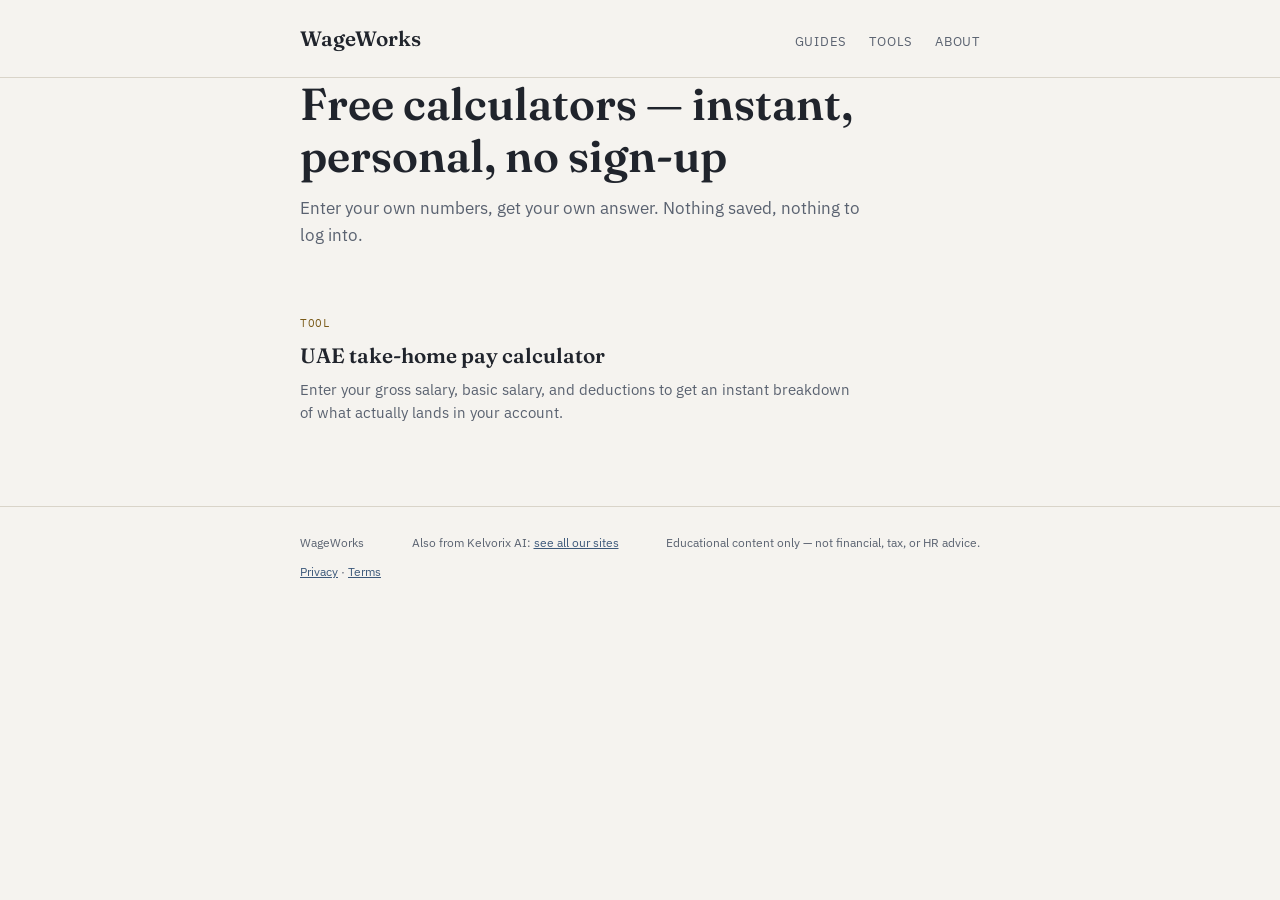
==== tools/index.html @ a61814ee "Create index.html" ====
<!doctype html>
<html lang="en">
<head>
<script async src="https://pagead2.googlesyndication.com/pagead/js/adsbygoogle.js?client=ca-pub-6051499531677717" crossorigin="anonymous"></script>
<meta charset="utf-8">
<meta name="viewport" content="width=device-width, initial-scale=1">
<title>Free UAE Salary Calculators & Tools | WageWorks</title>
<meta name="description" content="Free calculators for UAE salary and take-home pay — instant, personal, no sign-up.">
<link rel="canonical" href="https://kelvorixai.github.io/wageworks/tools/">
<link rel="preconnect" href="https://fonts.googleapis.com">
<link rel="preconnect" href="https://fonts.gstatic.com" crossorigin>
<link href="https://fonts.googleapis.com/css2?family=Fraunces:opsz,wght@9..144,500;9..144,600&family=IBM+Plex+Sans:wght@400;500;600&family=IBM+Plex+Mono:wght@400;500&display=swap" rel="stylesheet">
<link rel="stylesheet" href="../style.css">
</head>
<body>

<header class="site">
  <div class="wrap">
    <a class="brand" href="../index.html">WageWorks</a>
    <nav class="site">
      <a href="../index.html">Guides</a>
      <a href="index.html">Tools</a>
      <a href="../about.html">About</a>
    </nav>
  </div>
</header>

<main class="wrap">
  <div class="hero">
    <h1>Free calculators — instant, personal, no sign-up</h1>
    <p>Enter your own numbers, get your own answer. Nothing saved, nothing to log into.</p>
  </div>

  <div class="post-list">
    <div class="post-card">
      <span class="tag">Tool</span>
      <a class="title" href="take-home-pay-calculator.html">UAE take-home pay calculator</a>
      <p>Enter your gross salary, basic salary, and deductions to get an instant breakdown of what actually lands in your account.</p>
    </div>
  </div>
</main>

<footer class="site">
  <div class="wrap">
    <span>WageWorks</span>
    <span>Also from Kelvorix AI: <a href="https://kelvorixai.github.io/">see all our sites</a></span>
    <span>Educational content only — not financial, tax, or HR advice.</span>
    <span><a href="../privacy.html">Privacy</a> · <a href="../terms.html">Terms</a></span>
  </div>
</footer>

</body>
</html>
---- style.css ----
:root{
  --ink:#20242c;
  --ink-soft:#5a6270;
  --paper:#f5f3ef;
  --paper-raised:#ece7dd;
  --ochre:#96701f;
  --ochre-strong:#7a5a18;
  --navy:#2d4159;
  --navy-soft:#3d597a;
  --line:#d9d4c9;
  --line-soft:#e6e2d8;
}
@media (prefers-color-scheme: dark){
  :root{
    --ink:#e8e6e0;
    --ink-soft:#a8adb8;
    --paper:#14171d;
    --paper-raised:#1c212b;
    --ochre:#e0ab55;
    --ochre-strong:#f0c078;
    --navy:#8fb0d9;
    --navy-soft:#7ba2d0;
    --line:#2c3038;
    --line-soft:#22262e;
  }
}
*{box-sizing:border-box;}
html{ text-size-adjust:100%; }
body{
  margin:0;
  background:var(--paper);
  color:var(--ink);
  font-family:"IBM Plex Sans", ui-sans-serif, system-ui, sans-serif;
  line-height:1.6;
}
a{ color:var(--navy-soft); }
h1,h2,h3{ font-family:"Fraunces", Georgia, serif; font-weight:600; text-wrap:balance; line-height:1.15; }
.wrap{ max-width:720px; margin:0 auto; padding:0 20px; }

header.site{ border-bottom:1px solid var(--line); padding-block:22px; }
header.site .wrap{ display:flex; align-items:baseline; justify-content:space-between; flex-wrap:wrap; gap:10px; }
.brand{ font-family:"Fraunces", serif; font-weight:600; font-size:1.3rem; text-decoration:none; color:var(--ink); }
nav.site a{ font-size:13px; text-transform:uppercase; letter-spacing:.06em; color:var(--ink-soft); text-decoration:none; margin-left:18px; }
nav.site a:hover{ color:var(--navy-soft); }

main{ padding-block:48px; }

.hero h1{ font-size:clamp(2rem,5vw,2.8rem); margin:0 0 14px; }
.hero p{ color:var(--ink-soft); max-width:58ch; font-size:1.05rem; margin:0; }

.post-list{ margin-top:44px; display:flex; flex-direction:column; }
.post-card{ padding-block:22px; border-top:1px solid var(--line-soft); display:flex; flex-direction:column; gap:6px; }
.post-card:first-child{ border-top:none; }
.post-card .tag{ font-family:"IBM Plex Mono", monospace; font-size:11px; text-transform:uppercase; letter-spacing:.06em; color:var(--ochre-strong); }
.post-card a.title{ font-family:"Fraunces", serif; font-size:1.3rem; font-weight:600; color:var(--ink); text-decoration:none; }
.post-card a.title:hover{ color:var(--navy-soft); }
.post-card p{ margin:0; color:var(--ink-soft); font-size:14.5px; max-width:62ch; }

article.post header.meta{ margin-bottom:8px; }
article.post .tag{ font-family:"IBM Plex Mono", monospace; font-size:11px; text-transform:uppercase; letter-spacing:.06em; color:var(--ochre-strong); }
article.post h1{ font-size:clamp(1.8rem,4.5vw,2.5rem); margin:10px 0 8px; }
article.post .dek{ color:var(--ink-soft); font-size:1.05rem; max-width:60ch; margin:0 0 34px; }
article.post .content{ max-width:68ch; font-size:16px; }
article.post .content h2{ font-size:1.3rem; margin:36px 0 12px; }
article.post .content p{ margin:0 0 18px; }
article.post .content ul,article.post .content ol{ margin:0 0 18px; padding-left:22px; }
article.post .content li{ margin-bottom:8px; }
article.post .content table{ width:100%; border-collapse:collapse; margin:0 0 24px; font-size:14.5px; }
article.post .content th{ text-align:left; font-size:11px; text-transform:uppercase; letter-spacing:.05em; color:var(--ink-soft); font-weight:500; padding:0 12px 8px 0; border-bottom:1px solid var(--line); }
article.post .content td{ padding:10px 12px 10px 0; border-bottom:1px solid var(--line-soft); vertical-align:top; }

.disclaimer{ margin-top:40px; padding:16px 18px; background:var(--paper-raised); border-left:3px solid var(--ochre); font-size:13px; color:var(--ink-soft); }

footer.site{ border-top:1px solid var(--line); margin-top:60px; padding-block:26px; }
footer.site .wrap{ display:flex; justify-content:space-between; flex-wrap:wrap; gap:10px; font-size:12px; color:var(--ink-soft); }

@media (max-width:480px){
  nav.site a{ margin-left:12px; }
}
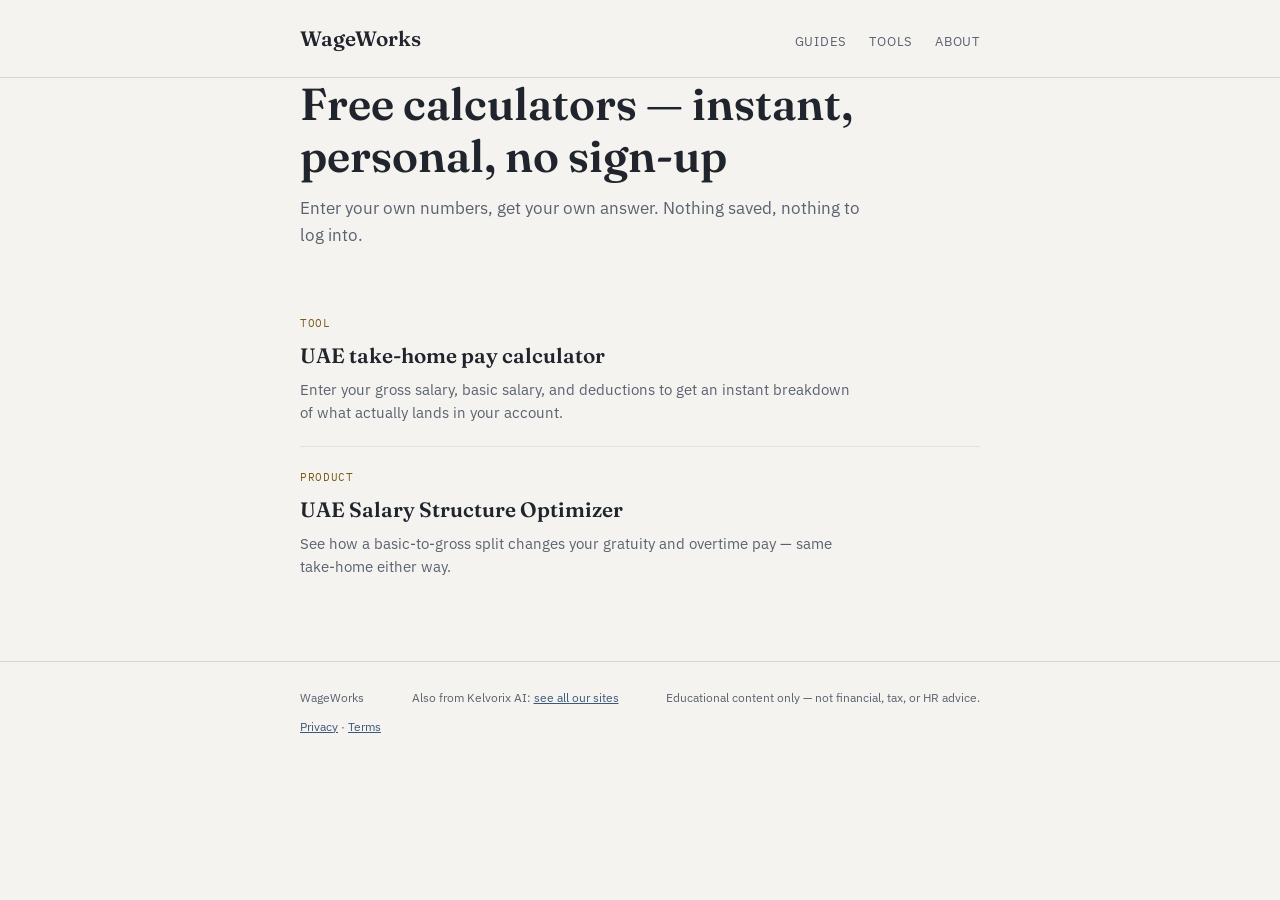
==== commit b3c7a2c9: "Update index.html" ====
--- a/tools/index.html
+++ b/tools/index.html
@@ -37,6 +37,11 @@
       <a class="title" href="take-home-pay-calculator.html">UAE take-home pay calculator</a>
       <p>Enter your gross salary, basic salary, and deductions to get an instant breakdown of what actually lands in your account.</p>
     </div>
+    <div class="post-card">
+      <span class="tag">Product</span>
+      <a class="title" href="salary-structure-optimizer.html">UAE Salary Structure Optimizer</a>
+      <p>See how a basic-to-gross split changes your gratuity and overtime pay — same take-home either way.</p>
+    </div>
   </div>
 </main>
 
@@ -51,4 +56,3 @@
 
 </body>
 </html>
-
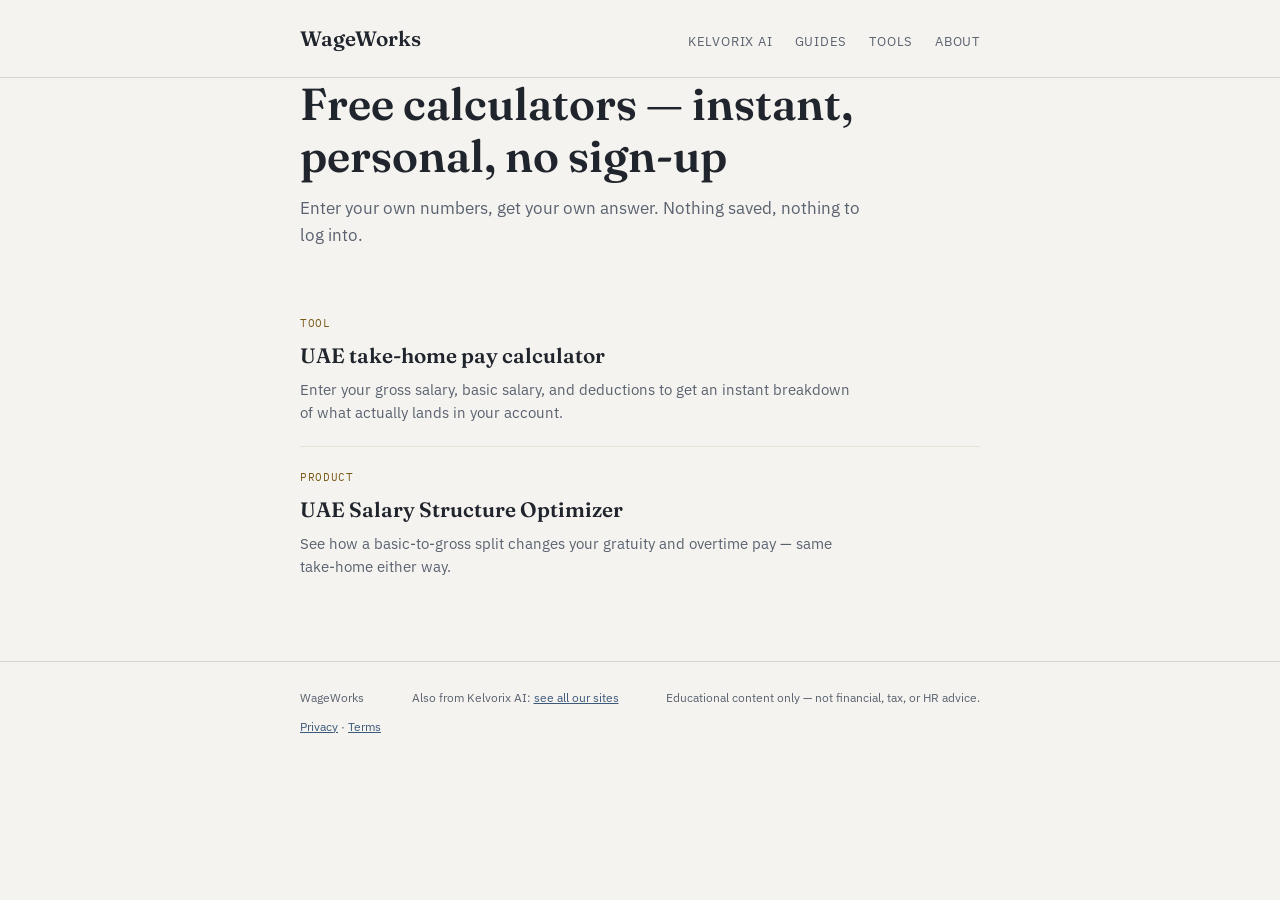
==== commit 66fab135: "Add Kelvorix AI nav link back to the hub on every page" ====
--- a/tools/index.html
+++ b/tools/index.html
@@ -18,6 +18,7 @@
   <div class="wrap">
     <a class="brand" href="../index.html">WageWorks</a>
     <nav class="site">
+      <a href="https://kelvorixai.github.io/">Kelvorix AI</a>
       <a href="../index.html">Guides</a>
       <a href="index.html">Tools</a>
       <a href="../about.html">About</a>
